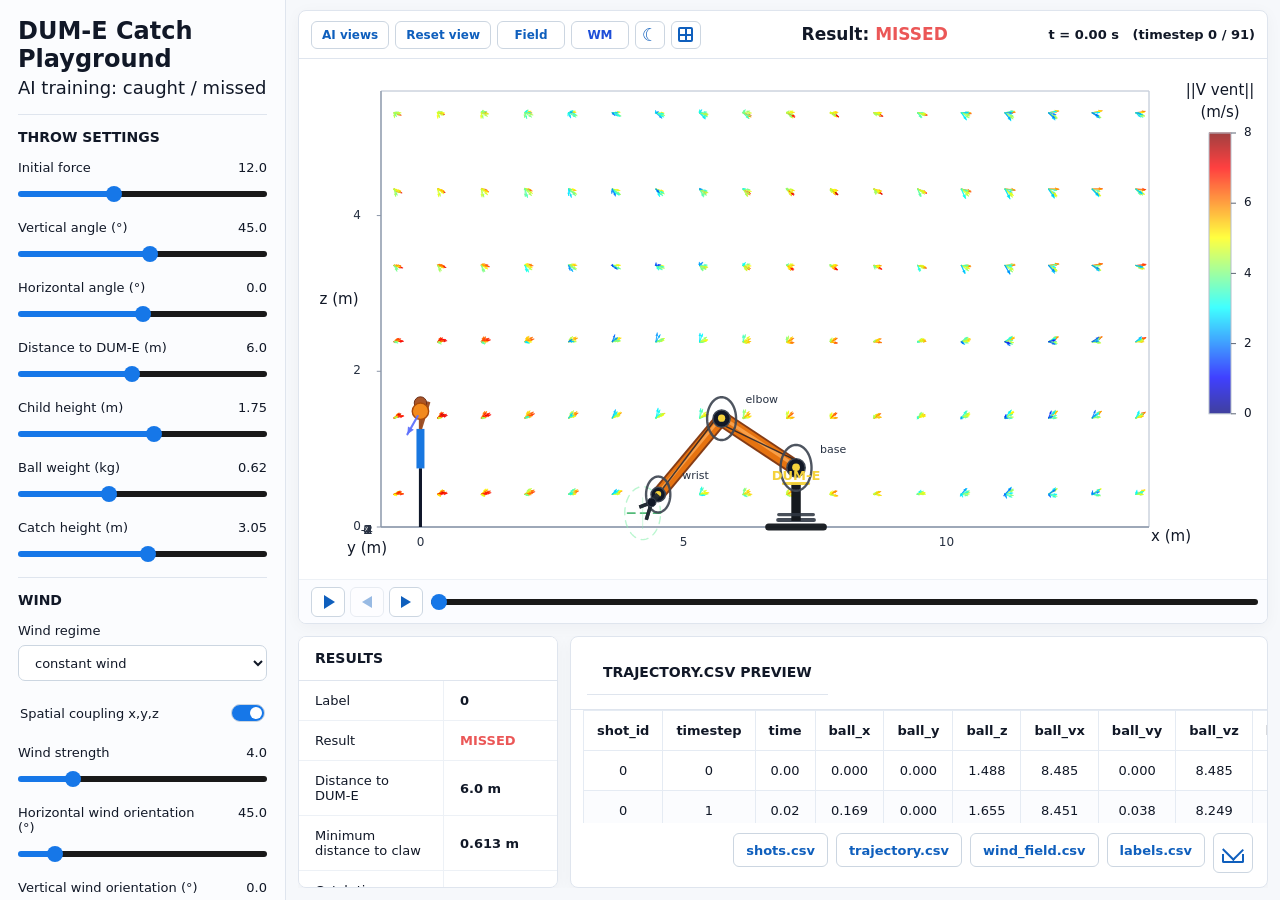
==== interface/index.html @ 66669fc5 "Prepare project for deployment" ====
<!doctype html>
<html lang="en">
  <head>
    <meta charset="utf-8">
    <meta name="viewport" content="width=device-width, initial-scale=1">
    <title>DUM-E Catch Playground</title>
    <link rel="stylesheet" href="styles.css">
    <link id="lightTheme" rel="stylesheet" href="light-mode.css">
    <link id="darkTheme" rel="stylesheet" href="dark-mode.css" disabled>
  </head>
  <body data-theme="light">
    <div class="app-shell">
      <aside class="sidebar" aria-label="Control panel">
        <div class="sidebar-inner">
          <header class="brand">
            <h1>DUM-E Catch Playground</h1>
            <p>AI training: caught / missed</p>
          </header>

          <section class="control-section">
            <h2>THROW SETTINGS</h2>

            <label class="slider-field" for="initialForce">
              <span>Initial force</span>
              <output id="initialForceValue">12.0</output>
              <input id="initialForce" type="range" min="1" max="30" step="0.1" value="12">
            </label>

            <label class="slider-field" for="verticalAngle">
              <span>Vertical angle (°)</span>
              <output id="verticalAngleValue">45.0</output>
              <input id="verticalAngle" type="range" min="5" max="80" step="0.5" value="45">
            </label>

            <label class="slider-field" for="horizontalAngle">
              <span>Horizontal angle (°)</span>
              <output id="horizontalAngleValue">0.0</output>
              <input id="horizontalAngle" type="range" min="-45" max="45" step="0.5" value="0">
            </label>

            <label class="slider-field" for="distanceToHoop">
              <span>Distance to DUM-E (m)</span>
              <output id="distanceToHoopValue">6.0</output>
              <input id="distanceToHoop" type="range" min="1" max="12" step="0.1" value="6">
            </label>

            <label class="slider-field" for="boyHeight">
              <span>Child height (m)</span>
              <output id="boyHeightValue">1.75</output>
              <input id="boyHeight" type="range" min="1.20" max="2.20" step="0.01" value="1.75">
            </label>

            <label class="slider-field" for="ballMass">
              <span>Ball weight (kg)</span>
              <output id="ballMassValue">0.62</output>
              <input id="ballMass" type="range" min="0.30" max="1.20" step="0.01" value="0.62">
            </label>

            <label class="slider-field" for="hoopHeight">
              <span>Catch height (m)</span>
              <output id="hoopHeightValue">3.05</output>
              <input id="hoopHeight" type="range" min="2.0" max="4.0" step="0.01" value="3.05">
            </label>
          </section>

          <section class="control-section">
            <h2>WIND</h2>

            <label class="select-field" for="windRegime">
              <span>Wind regime</span>
              <select id="windRegime">
                <option value="0">no wind</option>
                <option value="1" selected>constant wind</option>
                <option value="2">random wind</option>
                <option value="3">Markov wind</option>
                <option value="4">cyclic wind</option>
                <option value="5">gusts</option>
                <option value="6">sudden shift</option>
                <option value="7">mean reversion</option>
                <option value="8">volatility clustering</option>
                <option value="9">jump / news shock</option>
                <option value="10">pump &amp; fade</option>
                <option value="11">cascade liquidations</option>
                <option value="12">liquidity wall</option>
                <option value="13">squeeze breakout</option>
                <option value="14">hidden regime switching</option>
                <option value="15">chaotic wind</option>
              </select>
            </label>

            <label class="toggle-field" for="windCoupling">
              <span>Spatial coupling x,y,z</span>
              <input id="windCoupling" type="checkbox" checked>
            </label>

            <label class="slider-field" for="windStrength">
              <span>Wind strength</span>
              <output id="windStrengthValue">4.0</output>
              <input id="windStrength" type="range" min="0" max="20" step="0.1" value="4">
            </label>

            <label class="slider-field" for="windOrientation">
              <span>Horizontal wind orientation (°)</span>
              <output id="windOrientationValue">45.0</output>
              <input id="windOrientation" type="range" min="0" max="360" step="1" value="45">
            </label>

            <label class="slider-field" for="windVerticalOrientation">
              <span>Vertical wind orientation (°)</span>
              <output id="windVerticalOrientationValue">0.0</output>
              <input id="windVerticalOrientation" type="range" min="-90" max="90" step="1" value="0">
            </label>
          </section>

          <section class="control-section">
            <h2>PHYSICS</h2>
            <label class="slider-field" for="dragCoeff">
              <span>Drag coefficient</span>
              <output id="dragCoeffValue">0.020</output>
              <input id="dragCoeff" type="range" min="0" max="0.20" step="0.005" value="0.02">
            </label>

            <label class="toggle-field" for="showDragVector">
              <span>Show drag vector</span>
              <input id="showDragVector" type="checkbox" checked>
            </label>
          </section>

          <button id="goButton" class="primary-button" type="button">GO</button>

          <section class="legend-card" aria-label="Wind regime legend">
            <h2>WIND REGIME</h2>
            <p><i class="swatch swatch-0"></i>0 : no wind</p>
            <p><i class="swatch swatch-1"></i>1 : constant wind</p>
            <p><i class="swatch swatch-2"></i>2 : random wind</p>
            <p><i class="swatch swatch-3"></i>3 : Markov wind</p>
            <p><i class="swatch swatch-4"></i>4 : cyclic wind</p>
            <p><i class="swatch swatch-5"></i>5 : gusts</p>
            <p><i class="swatch swatch-6"></i>6 : sudden shift</p>
            <p><i class="swatch swatch-7"></i>7 : mean reversion</p>
            <p><i class="swatch swatch-8"></i>8 : volatility clustering</p>
            <p><i class="swatch swatch-9"></i>9 : jump / news shock</p>
            <p><i class="swatch swatch-10"></i>10 : pump &amp; fade</p>
            <p><i class="swatch swatch-11"></i>11 : cascade liquidations</p>
            <p><i class="swatch swatch-12"></i>12 : liquidity wall</p>
            <p><i class="swatch swatch-13"></i>13 : squeeze breakout</p>
            <p><i class="swatch swatch-14"></i>14 : hidden regime switching</p>
            <p><i class="swatch swatch-15"></i>15 : chaotic wind</p>
          </section>
        </div>
      </aside>

      <main class="workspace">
        <section class="simulation-card">
          <header class="sim-header">
            <div class="header-actions">
              <a id="aiCamerasLink" class="header-button header-link" href="ai-cameras.html">AI views</a>
              <button id="resetCamera" class="header-button" type="button">Reset view</button>
              <button id="windVizToggle" class="header-button wind-viz-button" type="button" aria-pressed="false" title="Switch to field map">Field</button>
              <button id="worldModelToggle" class="header-button world-model-button" type="button" aria-label="Show World Model predictions" aria-pressed="false" title="Show World Model predictions">WM</button>
              <button id="themeToggle" class="header-button theme-toggle-button" type="button" aria-label="Enable dark mode" aria-pressed="false" title="Enable dark mode">☾</button>
              <div class="view-menu">
                <button id="viewCubeToggle" class="header-button theme-toggle-button view-cube-button" type="button" aria-label="Choose a view face" aria-expanded="false" aria-controls="viewCubeMenu" title="Choose a view">
                  <span class="view-cube-icon" aria-hidden="true"></span>
                </button>
                <div id="viewCubeMenu" class="view-menu-panel" hidden>
                  <button type="button" data-view="profile">Profile</button>
                  <button type="button" data-view="top">Top</button>
                  <button type="button" data-view="front">Front</button>
                  <button type="button" data-view="back">Back</button>
                  <button type="button" data-view="left">Left</button>
                  <button type="button" data-view="right">Right</button>
                </div>
              </div>
            </div>
            <h2>Result: <strong id="resultTitle" class="result-fail">MISSED</strong></h2>
            <p id="timeTitle">t = 0.00 s &nbsp; (timestep 0 / 250)</p>
          </header>

          <div class="scene-frame">
            <canvas id="sceneCanvas" aria-label="3D throw simulation toward DUM-E"></canvas>
          </div>

          <div class="sim-controls">
            <button id="playButton" class="playback-button" type="button" data-mode="play" aria-label="Play" title="Play"></button>
            <button id="stepBackButton" class="step-button step-back-button" type="button" aria-label="Previous frame" title="Previous frame"></button>
            <button id="stepForwardButton" class="step-button step-forward-button" type="button" aria-label="Next frame" title="Next frame"></button>
            <input id="timeSlider" type="range" min="0" max="0" step="1" value="0" aria-label="Time slider">
          </div>
        </section>

        <section class="bottom-grid">
          <article class="data-card results-card">
            <h2>RESULTS</h2>
            <table class="metrics-table">
              <tbody id="resultsBody"></tbody>
            </table>
          </article>

          <article class="data-card csv-card">
            <div class="card-header">
              <h2>TRAJECTORY.CSV PREVIEW</h2>
            </div>
            <div class="table-wrap">
              <table class="csv-table" id="csvPreview"></table>
            </div>
            <div class="download-row">
              <button class="download-button secondary-download" type="button" data-csv-download="shots">shots.csv</button>
              <button class="download-button secondary-download" type="button" data-csv-download="trajectory">trajectory.csv</button>
              <button class="download-button secondary-download" type="button" data-csv-download="wind_field">wind_field.csv</button>
              <button class="download-button secondary-download" type="button" data-csv-download="labels">labels.csv</button>
              <button id="downloadCsv" class="download-button icon-download-button" type="button" aria-label="Download all 4 CSV files" title="Download all 4 CSV files"></button>
            </div>
          </article>
        </section>
      </main>
    </div>

    <script src="app.js"></script>
  </body>
</html>
---- interface/styles.css ----
:root {
  --bottom-height: clamp(214px, 28vh, 310px);
  font-family: Inter, ui-sans-serif, system-ui, -apple-system, BlinkMacSystemFont, "Segoe UI", sans-serif;
}

* {
  box-sizing: border-box;
}

html,
body {
  width: 100%;
  height: 100%;
  margin: 0;
  overflow: hidden;
  color: var(--text, #111827);
  background: var(--page, #f6f8fb);
}

body,
button,
input,
select,
table {
  font: inherit;
  letter-spacing: 0;
}

button,
select,
input[type="range"] {
  cursor: pointer;
}

.app-shell {
  display: grid;
  grid-template-columns: clamp(286px, 19vw, 380px) minmax(0, 1fr);
  width: 100vw;
  height: 100vh;
  min-height: 620px;
}

.sidebar {
  min-width: 0;
  height: 100vh;
  overflow-y: auto;
  overflow-x: hidden;
  background: var(--sidebar, #fbfcfe);
  border-right: 1px solid var(--line, #dfe5ee);
}

.sidebar-inner {
  padding: 18px 18px 22px;
}

.brand {
  padding: 0 0 14px;
}

.brand h1 {
  margin: 0 0 4px;
  font-size: 24px;
  line-height: 1.15;
  font-weight: 800;
}

.brand p {
  margin: 0;
  font-size: 18px;
  line-height: 1.25;
}

.control-section {
  padding: 15px 0 12px;
  border-top: 1px solid var(--line, #dfe5ee);
}

.control-section h2,
.legend-card h2,
.data-card h2 {
  margin: 0;
  font-size: 14px;
  line-height: 1.1;
  font-weight: 800;
}

.slider-field,
.select-field,
.toggle-field {
  display: grid;
  grid-template-columns: minmax(0, 1fr) auto;
  gap: 8px 10px;
  width: 100%;
  margin-top: 15px;
  font-size: 13px;
  color: var(--text, #111827);
}

.slider-field output {
  min-width: 44px;
  text-align: right;
  color: var(--text, #111827);
}

.slider-field input {
  grid-column: 1 / -1;
  width: 100%;
  margin: 0;
}

input[type="range"] {
  --range-progress: 50%;
  --slider-fill: var(--primary, var(--blue, #5D71FC));
  --slider-track: #191919;
  appearance: none;
  height: 22px;
  background: transparent;
  accent-color: var(--slider-fill);
}

input[type="range"]::-webkit-slider-runnable-track {
  height: 6px;
  border-radius: 999px;
  background:
    linear-gradient(
      90deg,
      var(--slider-fill) 0%,
      var(--slider-fill) var(--range-progress),
      var(--slider-track) var(--range-progress),
      var(--slider-track) 100%
    );
}

input[type="range"]::-webkit-slider-thumb {
  appearance: none;
  width: 16px;
  height: 16px;
  margin-top: -5px;
  border: 0;
  border-radius: 999px;
  background: var(--slider-fill);
  box-shadow: none;
}

input[type="range"]::-moz-range-track {
  height: 6px;
  border-radius: 999px;
  background: var(--slider-track);
}

input[type="range"]::-moz-range-progress {
  height: 6px;
  border-radius: 999px;
  background: var(--slider-fill);
}

input[type="range"]::-moz-range-thumb {
  width: 16px;
  height: 16px;
  border: 0;
  border-radius: 999px;
  background: var(--slider-fill);
  box-shadow: none;
}

.select-field {
  display: flex;
  flex-direction: column;
  gap: 7px;
}

.select-field select {
  width: 100%;
  height: 36px;
  padding: 0 12px;
  color: var(--text, #111827);
  background: var(--field-bg, #ffffff);
  border: 1px solid var(--field-border, #ccd6e1);
  border-radius: 7px;
}

.toggle-field {
  display: flex;
  align-items: center;
  justify-content: space-between;
  min-height: 34px;
  padding: 0 2px;
}

.toggle-field input {
  width: 34px;
  height: 18px;
  margin: 0;
  appearance: none;
  position: relative;
  flex: 0 0 auto;
  background: var(--control-bg, #ffffff);
  border: 1px solid var(--field-border, #ccd6e1);
  border-radius: 999px;
  transition: background 120ms ease;
}

.toggle-field input::before {
  content: "";
  position: absolute;
  top: 2px;
  left: 2px;
  width: 12px;
  height: 12px;
  border-radius: 50%;
  background: var(--muted, #7a8699);
  transition: transform 120ms ease, background 120ms ease;
}

.toggle-field input:checked {
  background: var(--blue, var(--orange, #1677e8));
}

.toggle-field input:checked::before {
  transform: translateX(16px);
  background: var(--primary-button-text, #ffffff);
}

.primary-button {
  width: 100%;
  height: 44px;
  margin: 12px 0 16px;
  border: 0;
  border-radius: 6px;
  color: var(--primary-button-text, #050611);
  background: var(--primary-gradient, linear-gradient(180deg, #1a83f5 0%, #0f72df 100%));
  font-size: 16px;
  font-weight: 700;
  box-shadow: var(--primary-shadow, 0 7px 16px rgba(22, 119, 232, 0.22));
}

.primary-button:hover {
  background: var(--primary-gradient-hover, linear-gradient(180deg, #2490ff 0%, #1069ce 100%));
}

.legend-card {
  padding: 15px 14px 16px;
  background: var(--panel, #ffffff);
  border: 1px solid var(--line, #dfe5ee);
  border-radius: 8px;
}

.legend-card p {
  display: flex;
  align-items: center;
  gap: 8px;
  margin: 8px 0 0;
  font-size: 13px;
  line-height: 1.1;
}

.swatch {
  display: inline-block;
  width: 9px;
  height: 9px;
  border-radius: 2px;
}

.swatch-0 { background: #4fd1b2; }
.swatch-1 { background: #1ca7ec; }
.swatch-2 { background: #b517d7; }
.swatch-3 { background: #e0d000; }
.swatch-4 { background: #0c7bdc; }
.swatch-5 { background: #ff9b22; }
.swatch-6 { background: #ff6b00; }
.swatch-7 { background: #f97316; }
.swatch-8 { background: #27AE60; }
.swatch-9 { background: #f0f921; }
.swatch-10 { background: #EB5757; }
.swatch-11 { background: #f89540; }
.swatch-12 { background: #cc4778; }
.swatch-13 { background: #7e03a8; }
.swatch-14 { background: #ff2a00; }
.swatch-15 { background: #f0f921; }

.workspace {
  display: grid;
  grid-template-rows: minmax(0, 1fr) var(--bottom-height);
  gap: 12px;
  height: 100vh;
  min-width: 0;
  padding: 10px 12px 12px;
  overflow: hidden;
}

.simulation-card,
.data-card {
  min-width: 0;
  background: var(--panel, #ffffff);
  border: 1px solid var(--line, #dfe5ee);
  border-radius: 8px;
  box-shadow: var(--card-shadow, 0 3px 16px rgba(17, 24, 39, 0.04));
}

.simulation-card {
  display: grid;
  grid-template-rows: 48px minmax(0, 1fr) 44px;
  min-height: 0;
  overflow: hidden;
}

.sim-header {
  display: grid;
  grid-template-columns: minmax(0, auto) minmax(130px, 1fr) max-content;
  align-items: center;
  column-gap: 14px;
  min-width: 0;
  height: 48px;
  padding: 0 12px;
  border-bottom: 1px solid var(--line, #dfe5ee);
}

.sim-header h2 {
  justify-self: center;
  margin: 0;
  font-size: 17px;
  line-height: 1;
  font-weight: 650;
  white-space: nowrap;
  min-width: 0;
  overflow: hidden;
  text-overflow: ellipsis;
}

.sim-header strong {
  font-weight: 850;
}

.result-fail { color: var(--red, var(--pink, #e11322)); }
.result-made { color: var(--green, var(--gold, #16833a)); }

.sim-header p {
  justify-self: end;
  min-width: 0;
  margin: 0;
  font-size: 13px;
  line-height: 1;
  font-weight: 600;
  white-space: nowrap;
  overflow: hidden;
  text-overflow: ellipsis;
}

.header-actions {
  display: flex;
  align-items: center;
  gap: 6px;
  min-width: 0;
}

.header-button {
  display: inline-flex;
  align-items: center;
  justify-content: center;
  justify-self: start;
  height: 28px;
  padding: 0 10px;
  color: var(--control-text, var(--gold, #0f5fbd));
  background: var(--control-bg, #ffffff);
  border: 1px solid var(--field-border, #c8d8ee);
  border-radius: 6px;
  font-size: 12px;
  font-weight: 700;
  white-space: nowrap;
}

.header-link {
  text-decoration: none;
}

.theme-toggle-button {
  display: inline-grid;
  place-items: center;
  width: 30px;
  padding: 0;
  font-size: 18px;
  line-height: 1;
}

.wind-viz-button {
  min-width: 68px;
}

.wind-viz-button[aria-pressed="true"] {
  color: var(--text, #111827);
  background: var(--control-bg-hover, #f4f8ff);
}

.world-model-button {
  min-width: 58px;
  padding: 0 8px;
  color: #1d4ed8;
}

.world-model-button[aria-pressed="true"] {
  color: #1d4ed8;
  background: rgba(37, 99, 235, 0.12);
  border-color: rgba(37, 99, 235, 0.42);
}

.world-model-button.is-loading {
  opacity: 0.78;
}

.view-menu {
  position: relative;
  display: inline-grid;
  place-items: center;
}

.view-cube-button {
  position: relative;
}

.view-cube-icon {
  position: relative;
  display: block;
  width: 15px;
  height: 15px;
  border: 2px solid currentColor;
  border-radius: 2px;
}

.view-cube-icon::before,
.view-cube-icon::after {
  content: "";
  position: absolute;
  background: currentColor;
}

.view-cube-icon::before {
  left: 50%;
  top: 0;
  width: 2px;
  height: 100%;
  transform: translateX(-50%);
}

.view-cube-icon::after {
  left: 0;
  top: 50%;
  width: 100%;
  height: 2px;
  transform: translateY(-50%);
}

.view-menu-panel {
  position: absolute;
  top: calc(100% + 8px);
  left: 0;
  z-index: 20;
  display: grid;
  grid-template-columns: repeat(2, minmax(74px, 1fr));
  gap: 6px;
  min-width: 166px;
  padding: 8px;
  background: var(--panel, #ffffff);
  border: 1px solid var(--field-border, #c8d8ee);
  border-radius: 8px;
  box-shadow: var(--card-shadow, 0 8px 24px rgba(17, 24, 39, 0.12));
}

.view-menu-panel[hidden] {
  display: none;
}

.view-menu-panel button {
  height: 30px;
  padding: 0 10px;
  color: var(--control-text, var(--blue, #0f5fbd));
  background: var(--control-bg, #ffffff);
  border: 1px solid var(--field-border, #c8d8ee);
  border-radius: 6px;
  font-size: 12px;
  font-weight: 700;
}

.view-menu-panel button:hover {
  background: var(--control-bg-hover, #f4f8ff);
}

.header-button:hover {
  border-color: var(--blue, var(--orange, #1677e8));
  background: var(--control-bg-hover, #f4f8ff);
}

.scene-frame {
  position: relative;
  min-height: 0;
  overflow: hidden;
  background: var(--scene-bg, #ffffff);
}

#sceneCanvas {
  display: block;
  width: 100%;
  height: 100%;
  cursor: grab;
  touch-action: none;
  user-select: none;
}

#sceneCanvas.is-dragging {
  cursor: grabbing;
}

.sim-controls {
  display: grid;
  grid-template-columns: 34px 34px 34px minmax(0, 1fr);
  align-items: center;
  gap: 8px 5px;
  height: 44px;
  padding: 7px 12px;
  border-top: 1px solid var(--subtle-line, #edf1f6);
  background: var(--sim-controls-bg, #0c0f22);
}

.sim-controls button,
.download-button {
  height: 30px;
  padding: 0 14px;
  color: var(--control-text, var(--gold, #0f5fbd));
  background: var(--control-bg, #ffffff);
  border: 1px solid var(--field-border, #c8d8ee);
  border-radius: 6px;
  font-size: 14px;
  font-weight: 650;
}

.sim-controls .playback-button,
.sim-controls .step-button {
  display: grid;
  place-items: center;
  width: 34px;
  padding: 0;
}

.sim-controls button:disabled {
  cursor: default;
  opacity: 0.42;
}

.playback-button::before,
.step-button::before {
  content: "";
  display: block;
}

.playback-button[data-mode="play"]::before {
  width: 0;
  height: 0;
  margin-left: 2px;
  border-top: 7px solid transparent;
  border-bottom: 7px solid transparent;
  border-left: 11px solid currentColor;
}

.playback-button[data-mode="pause"]::before {
  width: 12px;
  height: 14px;
  background:
    linear-gradient(currentColor 0 0) left / 4px 100% no-repeat,
    linear-gradient(currentColor 0 0) right / 4px 100% no-repeat;
}

.playback-button[data-mode="replay"]::before {
  content: "↻";
  font-size: 21px;
  line-height: 1;
}

.step-back-button::before {
  width: 0;
  height: 0;
  border-top: 6px solid transparent;
  border-bottom: 6px solid transparent;
  border-right: 10px solid currentColor;
}

.step-forward-button::before {
  width: 0;
  height: 0;
  border-top: 6px solid transparent;
  border-bottom: 6px solid transparent;
  border-left: 10px solid currentColor;
}

.sim-controls button:hover,
.download-button:hover {
  border-color: var(--blue, var(--orange, #1677e8));
  background: var(--control-bg-hover, #f4f8ff);
}

.sim-controls input[type="range"] {
  width: 100%;
  margin-left: 3px;
}

.bottom-grid {
  display: grid;
  grid-template-columns: minmax(260px, 1fr) minmax(0, 3.35fr);
  gap: 12px;
  min-height: 0;
  overflow: hidden;
}

.data-card {
  display: flex;
  flex-direction: column;
  min-height: 0;
  overflow: hidden;
}

.results-card {
  overflow-x: hidden;
  overflow-y: auto;
}

.results-card h2 {
  position: sticky;
  top: 0;
  z-index: 2;
  flex: 0 0 auto;
  background: var(--panel, #ffffff);
}

.data-card h2,
.card-header {
  padding: 14px 16px;
  border-bottom: 1px solid var(--line, #dfe5ee);
}

.card-header {
  display: flex;
  align-items: center;
  justify-content: space-between;
}

.metrics-table,
.csv-table {
  width: 100%;
  border-collapse: collapse;
  font-size: 13px;
}

.metrics-table td {
  padding: 12px 16px;
  border-bottom: 1px solid var(--subtle-line, #edf1f6);
}

.metrics-table td:first-child {
  width: 56%;
  color: var(--text, #111827);
  border-right: 1px solid var(--subtle-line, #edf1f6);
}

.metrics-table td:last-child {
  font-weight: 650;
}

.metric-fail { color: var(--red, var(--pink, #e11322)); }
.metric-made { color: var(--green, var(--gold, #16833a)); }

.table-wrap {
  min-height: 0;
  overflow: auto;
  padding: 0 12px;
}

.csv-table {
  min-width: 1020px;
  margin: 0;
}

.csv-table th,
.csv-table td {
  padding: 12px 13px;
  text-align: center;
  white-space: nowrap;
  border: 1px solid var(--table-border, #e5ebf3);
}

.csv-table th {
  position: sticky;
  top: 0;
  z-index: 1;
  background: var(--panel, #ffffff);
  font-weight: 650;
}

.csv-table tr:nth-child(even) td {
  background: var(--table-alt, #fbfcfe);
}

.download-row {
  display: flex;
  flex-wrap: wrap;
  gap: 8px;
  justify-content: flex-end;
  padding: 10px 14px 14px;
  margin-top: auto;
}

.download-button {
  height: 40px;
  padding: 0 18px;
  font-size: 15px;
}

.secondary-download {
  height: 34px;
  padding: 0 12px;
  font-size: 13px;
}

.icon-download-button {
  position: relative;
  width: 40px;
  padding: 0;
}

.icon-download-button::before,
.icon-download-button::after {
  content: "";
  position: absolute;
  left: 50%;
  transform: translateX(-50%);
}

.icon-download-button::before {
  top: 8px;
  width: 13px;
  height: 14px;
  border-left: 2px solid currentColor;
  border-bottom: 2px solid currentColor;
  transform: translateX(-50%) rotate(-45deg);
}

.icon-download-button::after {
  bottom: 9px;
  width: 18px;
  height: 7px;
  border-right: 2px solid currentColor;
  border-bottom: 2px solid currentColor;
  border-left: 2px solid currentColor;
  border-radius: 0 0 2px 2px;
}

@media (max-width: 980px) {
  .app-shell {
    grid-template-columns: 280px minmax(0, 1fr);
  }

  .sim-header h2 {
    font-size: 17px;
  }

  .sim-header p {
    font-size: 13px;
  }

  .bottom-grid {
    grid-template-columns: 1fr 2fr;
  }
}

@media (max-width: 1120px) {
  .sim-header {
    grid-template-columns: auto minmax(0, 1fr) minmax(150px, max-content);
  }

  .sim-header h2 {
    justify-self: center;
  }

  .header-button {
    padding: 0 10px;
  }
}
---- interface/light-mode.css ----
:root {
  color-scheme: light;
  --blue: #1677e8;
  --blue-dark: #0f5fbd;
  --green: #27AE60;
  --red: #EB5757;
  --orange: #e87511;
  --ink: #111827;
  --text: #111827;
  --muted: #4b5563;
  --line: #dfe5ee;
  --panel: #ffffff;
  --page: #f6f8fb;
  --sidebar: #fbfcfe;
  --field-bg: #ffffff;
  --field-border: #ccd6e1;
  --control-bg: #ffffff;
  --control-bg-hover: #f4f8ff;
  --control-text: #0f5fbd;
  --subtle-line: #edf1f6;
  --table-border: #e5ebf3;
  --table-alt: #fbfcfe;
  --sim-controls-bg: #fbfcff;
  --primary-button-text: #ffffff;
  --primary-gradient: linear-gradient(180deg, #1a83f5 0%, #0f72df 100%);
  --primary-gradient-hover: linear-gradient(180deg, #2490ff 0%, #1069ce 100%);
  --primary-shadow: 0 7px 16px rgba(22, 119, 232, 0.22);
  --card-shadow: 0 3px 16px rgba(17, 24, 39, 0.04);
  --scene-bg: #ffffff;

  --canvas-bg: #ffffff;
  --canvas-text: #111827;
  --canvas-label: #273142;
  --canvas-grid: #d8dee8;
  --canvas-axis: #8b96a8;
  --canvas-box: #c6ceda;
  --canvas-robot-base: #15191f;
  --canvas-robot-base-edge: #303844;
  --canvas-robot-arm: #e87511;
  --canvas-robot-arm-light: #ffad5a;
  --canvas-robot-arm-shadow: #81350c;
  --canvas-robot-joint: #111827;
  --canvas-robot-joint-stroke: #3f4753;
  --canvas-robot-accent: #f4d23c;
  --canvas-robot-claw: #222a33;
  --canvas-robot-cable: #0f172a;
  --canvas-catch-zone: #16a34a;
  --canvas-catch-zone-soft: #86efac;
  --canvas-catch-zone-glow: 0 0 16px rgba(22, 163, 74, 0.28);
  --canvas-player-shoe: #0f172a;
  --canvas-player-short: #0f5fbd;
  --canvas-player-shirt: #0f72df;
  --canvas-player-limb: #9a4b21;
  --canvas-player-skin: #a95528;
  --canvas-player-skin-stroke: #6b2e18;
  --canvas-trajectory: #df7a12;
  --canvas-trajectory-dot: #e87511;
  --canvas-trajectory-stroke: #ab520e;
  --canvas-ball: #f28a1d;
  --canvas-ball-stroke: #a94908;
  --canvas-drag: #5D71FC;
  --colorbar-border: #b6bfcb;
  --colorbar-tick: #5d6675;
}
---- interface/dark-mode.css ----
:root {
  color-scheme: dark;

  /* Core dark-mode palette requested by the project. */
  --bg1: #191919;
  --bg2: #222222;
  --primary: #5D71FC;
  --blue: #5D71FC;
  --blue-dark: #5D71FC;

  --page: var(--bg1);
  --panel: var(--bg2);
  --sidebar: var(--bg2);
  --scene-bg: var(--bg1);
  --canvas-bg: var(--bg1);

  --ink: #f8f8f8;
  --text: #f8f8f8;
  --muted: rgba(248, 248, 248, 0.62);

  --line: transparent;
  --subtle-line: transparent;
  --field-border: transparent;
  --table-border: transparent;

  --field-bg: var(--bg1);
  --control-bg: var(--bg1);
  --control-bg-hover: var(--bg2);
  --sim-controls-bg: var(--bg2);
  --control-text: var(--primary);
  --primary-button-text: #f8f8f8;

  --primary-gradient: linear-gradient(180deg, var(--primary) 0%, var(--primary) 100%);
  --primary-gradient-hover: linear-gradient(180deg, var(--primary) 0%, var(--primary) 100%);
  --primary-shadow: none;
  --card-shadow: none;
  --glow-orange: none;

  --red: #EB5757;
  --green: #27AE60;

  --canvas-text: #f8f8f8;
  --canvas-label: rgba(248, 248, 248, 0.74);
  --canvas-grid: rgba(248, 248, 248, 0.08);
  --canvas-axis: rgba(248, 248, 248, 0.42);
  --canvas-box: rgba(248, 248, 248, 0.12);
  --canvas-robot-base: rgba(248, 248, 248, 0.76);
  --canvas-robot-base-edge: rgba(248, 248, 248, 0.34);
  --canvas-robot-arm: #f89540;
  --canvas-robot-arm-light: #f0f921;
  --canvas-robot-arm-shadow: #cc4778;
  --canvas-robot-joint: #191919;
  --canvas-robot-joint-stroke: rgba(248, 248, 248, 0.34);
  --canvas-robot-accent: #f0f921;
  --canvas-robot-claw: rgba(248, 248, 248, 0.82);
  --canvas-robot-cable: rgba(248, 248, 248, 0.58);
  --canvas-catch-zone: #27AE60;
  --canvas-catch-zone-soft: #4fd1b2;
  --canvas-catch-zone-glow:
    0 0 10px rgba(79, 209, 178, 0.58),
    0 0 26px rgba(39, 174, 96, 0.34);

  --canvas-player-shoe: rgba(248, 248, 248, 0.72);
  --canvas-player-short: var(--primary);
  --canvas-player-shirt: var(--primary);
  --canvas-player-limb: rgba(248, 248, 248, 0.72);
  --canvas-player-skin: rgba(248, 248, 248, 0.86);
  --canvas-player-skin-stroke: transparent;

  --canvas-ball: #fca24c;
  --canvas-ball-stroke: #f0f921;
  --canvas-drag: var(--primary);
  --canvas-ball-glow:
    0 0 10px rgba(248, 149, 64, 0.7),
    0 0 28px rgba(240, 249, 33, 0.35);

  --canvas-trajectory: #f89540;
  --canvas-trajectory-dot: #f0f921;
  --canvas-trajectory-stroke: #cc4778;
  --trajectory-glow:
    0 0 8px rgba(248, 149, 64, 0.6),
    0 0 24px rgba(248, 149, 64, 0.35);

  --wind-low: #0d0887;
  --wind-mid: #7e03a8;
  --wind-high: #cc4778;
  --wind-warm: #ff2a00;
  --wind-hot: #f89540;
  --wind-max: #f0f921;

  --table-alt: var(--bg1);
  --colorbar-border: transparent;
  --colorbar-tick: rgba(248, 248, 248, 0.62);
}

body[data-theme="dark"] {
  background: var(--page);
}

body[data-theme="dark"] .brand h1,
body[data-theme="dark"] .sim-header h2,
body[data-theme="dark"] .data-card h2,
body[data-theme="dark"] .legend-card h2,
body[data-theme="dark"] .control-section h2 {
  font-weight: 800;
}

body[data-theme="dark"] .control-section h2,
body[data-theme="dark"] .legend-card h2,
body[data-theme="dark"] .data-card h2 {
  font-size: 14px;
  letter-spacing: 0.02em;
  text-transform: uppercase;
}

body[data-theme="dark"] .sidebar,
body[data-theme="dark"] .simulation-card,
body[data-theme="dark"] .data-card,
body[data-theme="dark"] .legend-card,
body[data-theme="dark"] .select-field select,
body[data-theme="dark"] .header-button,
body[data-theme="dark"] .sim-controls button,
body[data-theme="dark"] .download-button,
body[data-theme="dark"] .view-menu-panel,
body[data-theme="dark"] .view-menu-panel button {
  border: 0;
  background: var(--panel);
  box-shadow: none;
}

body[data-theme="dark"] .select-field select {
  background: var(--bg1);
}

body[data-theme="dark"] .control-section,
body[data-theme="dark"] .sim-header,
body[data-theme="dark"] .sim-controls,
body[data-theme="dark"] .data-card h2,
body[data-theme="dark"] .card-header,
body[data-theme="dark"] .metrics-table td,
body[data-theme="dark"] .metrics-table td:first-child,
body[data-theme="dark"] .csv-table th,
body[data-theme="dark"] .csv-table td {
  border: 0;
}

body[data-theme="dark"] .select-field select,
body[data-theme="dark"] .header-button,
body[data-theme="dark"] .sim-controls button,
body[data-theme="dark"] .download-button,
body[data-theme="dark"] .wind-viz-button[aria-pressed="true"] {
  border-color: transparent;
}

body[data-theme="dark"] .wind-viz-button[aria-pressed="true"] {
  color: var(--text);
  background: var(--control-bg-hover);
}

body[data-theme="dark"] .header-button:hover,
body[data-theme="dark"] .sim-controls button:hover,
body[data-theme="dark"] .download-button:hover,
body[data-theme="dark"] .view-menu-panel button:hover {
  border-color: transparent;
  color: var(--text);
  background: var(--control-bg-hover);
  box-shadow: none;
}

body[data-theme="dark"] .primary-button:hover {
  filter: brightness(1.05);
  box-shadow: none;
}

body[data-theme="dark"] .scene-frame {
  background: var(--scene-bg);
}

body[data-theme="dark"] .swatch-0 { background: #4fd1b2; }
body[data-theme="dark"] .swatch-1 { background: #1ca7ec; }
body[data-theme="dark"] .swatch-2 { background: #b517d7; }
body[data-theme="dark"] .swatch-3 { background: #e0d000; }
body[data-theme="dark"] .swatch-4 { background: #0c7bdc; }
body[data-theme="dark"] .swatch-5 { background: #ff9b22; }
body[data-theme="dark"] .swatch-6 { background: #ff6b00; }
body[data-theme="dark"] .swatch-7 { background: #f97316; }
body[data-theme="dark"] .swatch-8 { background: #27AE60; }
body[data-theme="dark"] .swatch-9 { background: #f0f921; }
body[data-theme="dark"] .swatch-10 { background: #EB5757; }
body[data-theme="dark"] .swatch-11 { background: #f89540; }
body[data-theme="dark"] .swatch-12 { background: #cc4778; }
body[data-theme="dark"] .swatch-13 { background: #7e03a8; }
body[data-theme="dark"] .swatch-14 { background: #ff2a00; }
body[data-theme="dark"] .swatch-15 { background: #f0f921; }
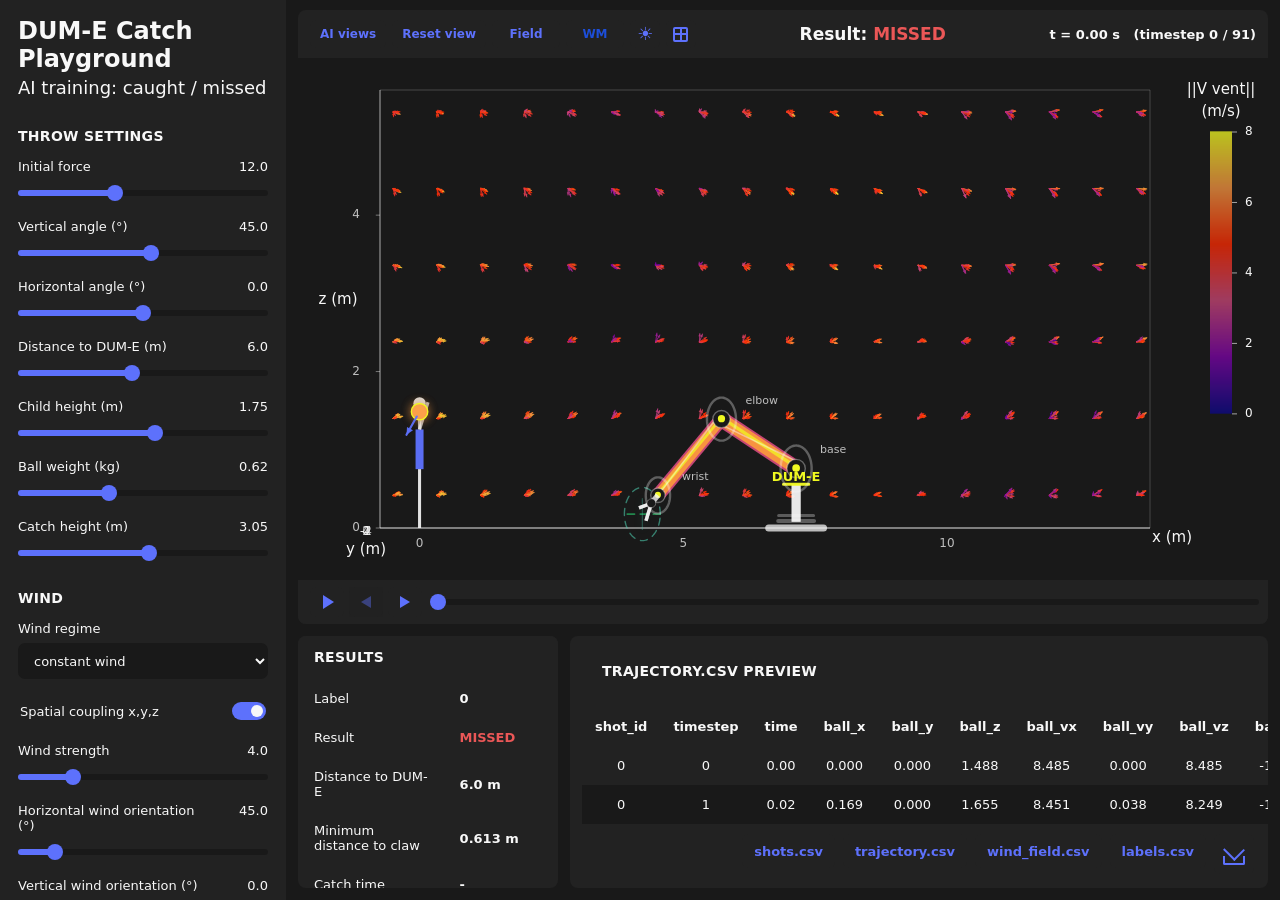
==== commit adc5ad84: "Default to dark mode" ====
--- a/interface/index.html
+++ b/interface/index.html
@@ -5,10 +5,10 @@
     <meta name="viewport" content="width=device-width, initial-scale=1">
     <title>DUM-E Catch Playground</title>
     <link rel="stylesheet" href="styles.css">
-    <link id="lightTheme" rel="stylesheet" href="light-mode.css">
-    <link id="darkTheme" rel="stylesheet" href="dark-mode.css" disabled>
+    <link id="lightTheme" rel="stylesheet" href="light-mode.css" disabled>
+    <link id="darkTheme" rel="stylesheet" href="dark-mode.css">
   </head>
-  <body data-theme="light">
+  <body data-theme="dark">
     <div class="app-shell">
       <aside class="sidebar" aria-label="Control panel">
         <div class="sidebar-inner">
@@ -158,7 +158,7 @@
               <button id="resetCamera" class="header-button" type="button">Reset view</button>
               <button id="windVizToggle" class="header-button wind-viz-button" type="button" aria-pressed="false" title="Switch to field map">Field</button>
               <button id="worldModelToggle" class="header-button world-model-button" type="button" aria-label="Show World Model predictions" aria-pressed="false" title="Show World Model predictions">WM</button>
-              <button id="themeToggle" class="header-button theme-toggle-button" type="button" aria-label="Enable dark mode" aria-pressed="false" title="Enable dark mode">☾</button>
+              <button id="themeToggle" class="header-button theme-toggle-button" type="button" aria-label="Enable light mode" aria-pressed="true" title="Enable light mode">☀</button>
               <div class="view-menu">
                 <button id="viewCubeToggle" class="header-button theme-toggle-button view-cube-button" type="button" aria-label="Choose a view face" aria-expanded="false" aria-controls="viewCubeMenu" title="Choose a view">
                   <span class="view-cube-icon" aria-hidden="true"></span>
